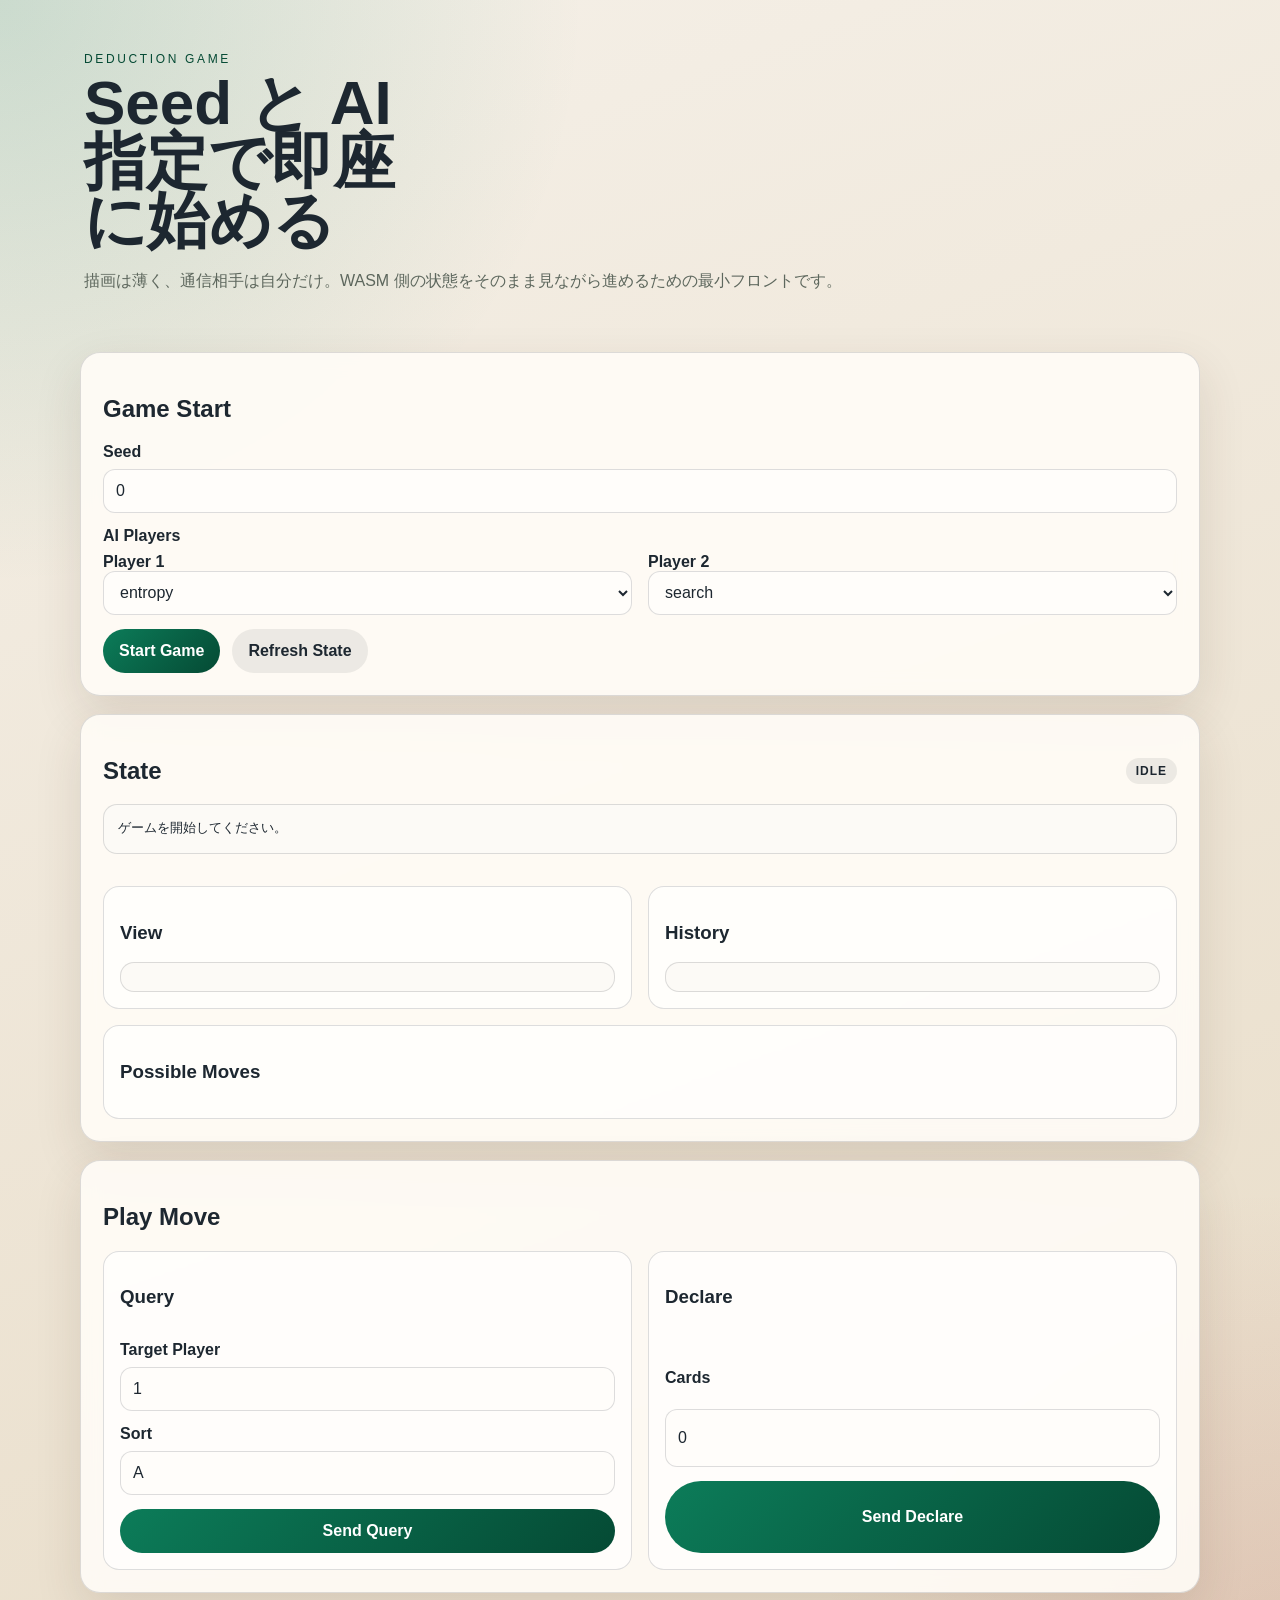
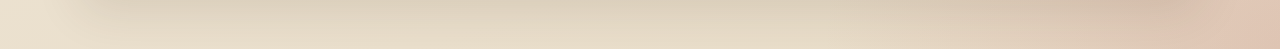
==== crates/web/assets/index.html @ 7e2b4f1c "ok" ====
<!DOCTYPE html>
<html lang="ja">
  <head>
    <meta charset="UTF-8" />
    <meta name="viewport" content="width=device-width, initial-scale=1.0" />
    <title>Deduction Game Web</title>
    <link rel="stylesheet" href="./styles.css" />
  </head>
  <body>
    <main class="page">
      <section class="hero">
        <p class="eyebrow">Deduction Game</p>
        <h1>Seed と AI 指定で即座に始める</h1>
        <p class="lede">
          描画は薄く、通信相手は自分だけ。WASM 側の状態をそのまま見ながら進めるための最小フロントです。
        </p>
      </section>

      <section class="panel">
        <h2>Game Start</h2>
        <form id="start-form" class="stack">
          <label class="field">
            <span>Seed</span>
            <input id="seed" name="seed" type="number" min="0" value="0" />
          </label>

          <div class="field">
            <span>AI Players</span>
            <div class="ai-grid">
              <label>
                <span>Player 1</span>
                <select id="ai-1">
                  <option value="random">random</option>
                  <option value="entropy" selected>entropy</option>
                  <option value="search">search</option>
                  <option value="unfair">unfair</option>
                </select>
              </label>
              <label>
                <span>Player 2</span>
                <select id="ai-2">
                  <option value="random">random</option>
                  <option value="entropy">entropy</option>
                  <option value="search" selected>search</option>
                  <option value="unfair">unfair</option>
                </select>
              </label>
            </div>
          </div>

          <div class="actions">
            <button type="submit" class="button primary">Start Game</button>
            <button type="button" id="refresh-state" class="button ghost">Refresh State</button>
          </div>
        </form>
      </section>

      <section class="panel">
        <div class="panel-header">
          <h2>State</h2>
          <span id="status-pill" class="pill idle">idle</span>
        </div>
        <pre id="status-message" class="message">ゲームを開始してください。</pre>
        <div id="summary" class="summary"></div>
        <div class="state-grid">
          <div class="card">
            <h3>View</h3>
            <pre id="view-json" class="json-box"></pre>
          </div>
          <div class="card">
            <h3>History</h3>
            <pre id="history-json" class="json-box"></pre>
          </div>
          <div class="card wide">
            <h3>Possible Moves</h3>
            <div id="possible-moves" class="chip-list"></div>
          </div>
        </div>
      </section>

      <section class="panel">
        <h2>Play Move</h2>
        <div class="move-layout">
          <form id="query-form" class="stack card">
            <h3>Query</h3>
            <label class="field">
              <span>Target Player</span>
              <input id="query-to" type="number" min="0" value="1" />
            </label>
            <label class="field">
              <span>Sort</span>
              <input id="query-sort" type="text" value="A" />
            </label>
            <button type="submit" class="button primary">Send Query</button>
          </form>

          <form id="declare-form" class="stack card">
            <h3>Declare</h3>
            <label class="field">
              <span>Cards</span>
              <input
                id="declare-cards"
                type="text"
                value="0"
                placeholder="0 1 2"
              />
            </label>
            <button type="submit" class="button primary">Send Declare</button>
          </form>
        </div>
      </section>
    </main>

    <script type="module" src="./app.js"></script>
  </body>
</html>
---- crates/web/assets/styles.css ----
:root {
  --bg: #f5f0e8;
  --bg-accent: #e8dcc7;
  --panel: rgba(255, 252, 247, 0.9);
  --ink: #1d2730;
  --muted: #5d675d;
  --line: rgba(29, 39, 48, 0.15);
  --accent: #0c7c59;
  --accent-strong: #054a34;
  --warn: #a63d40;
  --shadow: 0 18px 48px rgba(64, 45, 24, 0.12);
  --radius: 20px;
  --mono: "IBM Plex Mono", "SFMono-Regular", monospace;
  --sans: "Avenir Next", "Segoe UI", sans-serif;
}

* {
  box-sizing: border-box;
}

body {
  margin: 0;
  min-height: 100vh;
  font-family: var(--sans);
  color: var(--ink);
  background:
    radial-gradient(circle at top left, rgba(12, 124, 89, 0.18), transparent 28%),
    radial-gradient(circle at bottom right, rgba(166, 61, 64, 0.15), transparent 22%),
    linear-gradient(160deg, var(--bg), var(--bg-accent));
}

.page {
  width: min(1120px, calc(100% - 32px));
  margin: 0 auto;
  padding: 40px 0 56px;
}

.hero {
  padding: 12px 4px 24px;
}

.eyebrow {
  margin: 0 0 8px;
  font-size: 12px;
  letter-spacing: 0.22em;
  text-transform: uppercase;
  color: var(--accent-strong);
}

.hero h1 {
  margin: 0;
  font-size: clamp(34px, 6vw, 62px);
  line-height: 0.95;
  max-width: 10ch;
}

.lede {
  max-width: 48rem;
  color: var(--muted);
  font-size: 16px;
  line-height: 1.7;
}

.panel {
  margin-top: 18px;
  padding: 22px;
  border: 1px solid var(--line);
  border-radius: var(--radius);
  background: var(--panel);
  backdrop-filter: blur(10px);
  box-shadow: var(--shadow);
}

.panel-header,
.actions,
.summary {
  display: flex;
  align-items: center;
  gap: 12px;
  flex-wrap: wrap;
}

.panel-header {
  justify-content: space-between;
}

.stack {
  display: grid;
  gap: 14px;
}

.field {
  display: grid;
  gap: 8px;
}

.field span,
.card h3,
.panel h2 {
  font-weight: 700;
}

.field input,
.field select {
  width: 100%;
  min-height: 44px;
  padding: 10px 12px;
  border: 1px solid var(--line);
  border-radius: 12px;
  background: #fffdfa;
  color: var(--ink);
  font: inherit;
}

.ai-grid,
.move-layout,
.state-grid {
  display: grid;
  gap: 16px;
}

.ai-grid {
  grid-template-columns: repeat(auto-fit, minmax(220px, 1fr));
}

.state-grid {
  grid-template-columns: repeat(2, minmax(0, 1fr));
}

.move-layout {
  grid-template-columns: repeat(auto-fit, minmax(280px, 1fr));
}

.card {
  padding: 16px;
  border: 1px solid var(--line);
  border-radius: 16px;
  background: rgba(255, 255, 255, 0.68);
}

.card.wide {
  grid-column: 1 / -1;
}

.button {
  min-height: 44px;
  padding: 10px 16px;
  border: 0;
  border-radius: 999px;
  font: inherit;
  font-weight: 700;
  cursor: pointer;
  transition: transform 140ms ease, opacity 140ms ease, background 140ms ease;
}

.button:hover {
  transform: translateY(-1px);
}

.button.primary {
  color: #fff;
  background: linear-gradient(135deg, var(--accent), var(--accent-strong));
}

.button.ghost {
  color: var(--ink);
  background: rgba(29, 39, 48, 0.08);
}

.pill {
  padding: 6px 10px;
  border-radius: 999px;
  font-size: 12px;
  font-weight: 700;
  text-transform: uppercase;
  letter-spacing: 0.08em;
}

.pill.idle {
  background: rgba(29, 39, 48, 0.08);
}

.pill.ready {
  color: #fff;
  background: var(--accent);
}

.pill.error {
  color: #fff;
  background: var(--warn);
}

.message,
.json-box {
  margin: 0;
  padding: 14px;
  border-radius: 14px;
  background: #fcfaf6;
  border: 1px solid var(--line);
  font-family: var(--mono);
  font-size: 13px;
  line-height: 1.5;
  overflow: auto;
}

.summary {
  margin: 16px 0;
  color: var(--muted);
}

.chip-list {
  display: flex;
  flex-wrap: wrap;
  gap: 8px;
}

.chip {
  padding: 8px 10px;
  border-radius: 999px;
  background: rgba(12, 124, 89, 0.1);
  color: var(--accent-strong);
  font-family: var(--mono);
  font-size: 12px;
}

@media (max-width: 720px) {
  .page {
    width: min(100% - 20px, 1120px);
    padding-top: 24px;
  }

  .panel {
    padding: 16px;
  }

  .state-grid {
    grid-template-columns: 1fr;
  }
}
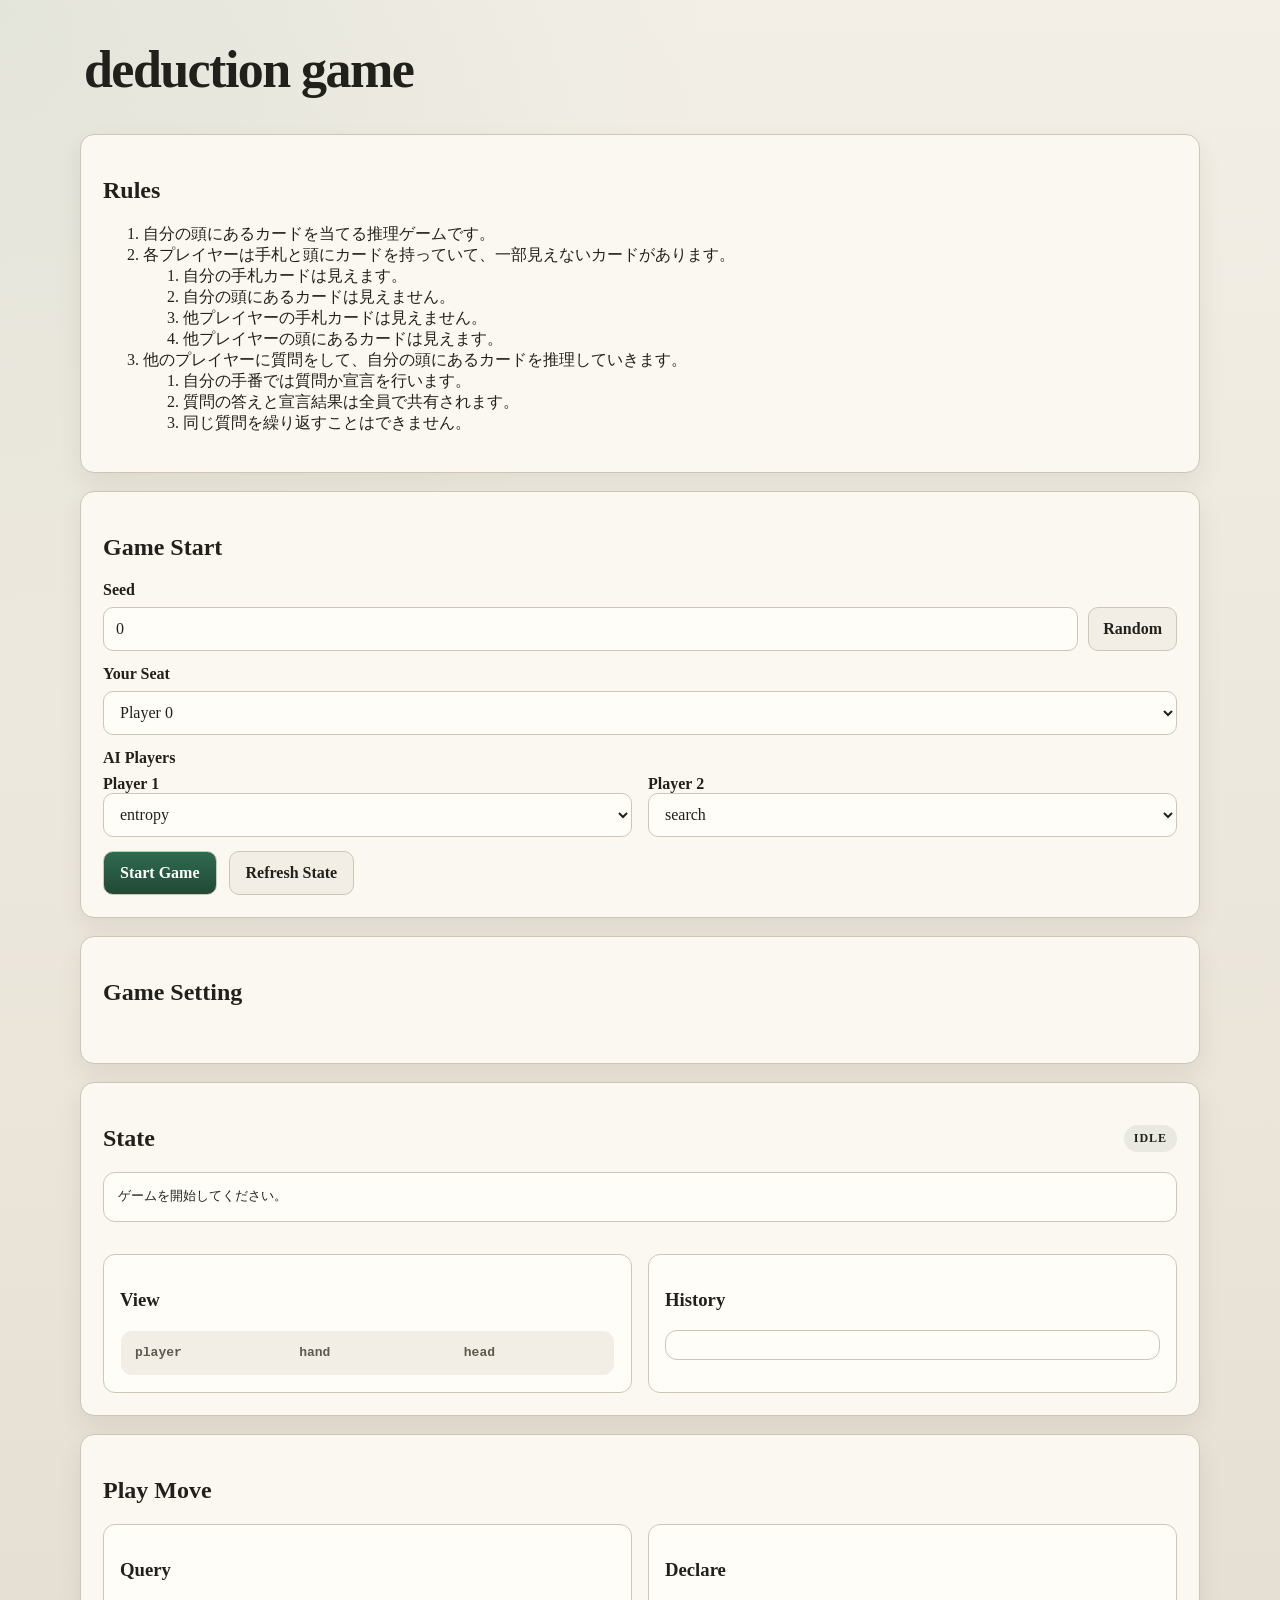
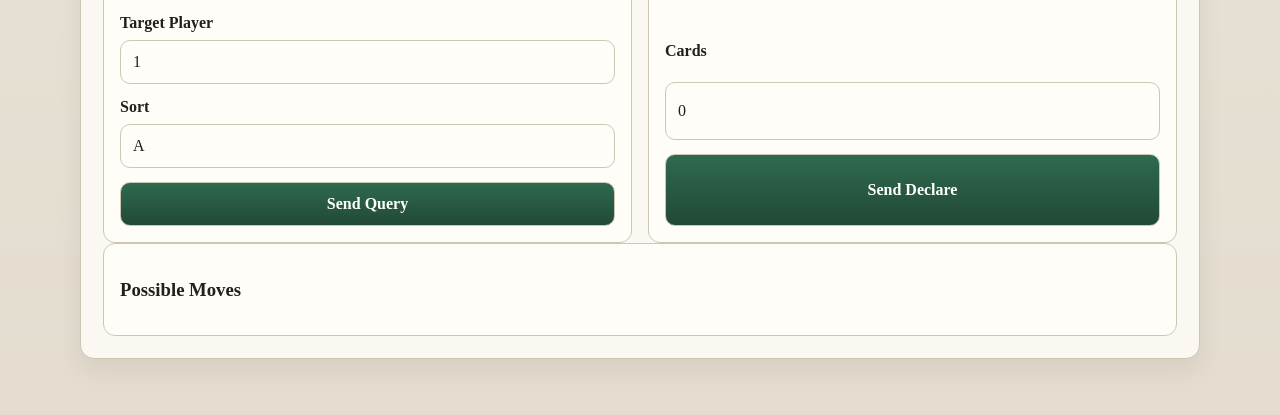
==== commit b6d87260: "ok" ====
--- a/crates/web/assets/index.html
+++ b/crates/web/assets/index.html
@@ -1,116 +1,200 @@
-<!DOCTYPE html>
+<!doctype html>
 <html lang="ja">
-  <head>
-    <meta charset="UTF-8" />
-    <meta name="viewport" content="width=device-width, initial-scale=1.0" />
-    <title>Deduction Game Web</title>
-    <link rel="stylesheet" href="./styles.css" />
-  </head>
-  <body>
-    <main class="page">
-      <section class="hero">
-        <p class="eyebrow">Deduction Game</p>
-        <h1>Seed と AI 指定で即座に始める</h1>
-        <p class="lede">
-          描画は薄く、通信相手は自分だけ。WASM 側の状態をそのまま見ながら進めるための最小フロントです。
-        </p>
-      </section>
-
-      <section class="panel">
-        <h2>Game Start</h2>
-        <form id="start-form" class="stack">
-          <label class="field">
-            <span>Seed</span>
-            <input id="seed" name="seed" type="number" min="0" value="0" />
-          </label>
-
-          <div class="field">
-            <span>AI Players</span>
-            <div class="ai-grid">
-              <label>
-                <span>Player 1</span>
-                <select id="ai-1">
-                  <option value="random">random</option>
-                  <option value="entropy" selected>entropy</option>
-                  <option value="search">search</option>
-                  <option value="unfair">unfair</option>
-                </select>
-              </label>
-              <label>
-                <span>Player 2</span>
-                <select id="ai-2">
-                  <option value="random">random</option>
-                  <option value="entropy">entropy</option>
-                  <option value="search" selected>search</option>
-                  <option value="unfair">unfair</option>
-                </select>
-              </label>
-            </div>
-          </div>
-
-          <div class="actions">
-            <button type="submit" class="button primary">Start Game</button>
-            <button type="button" id="refresh-state" class="button ghost">Refresh State</button>
-          </div>
-        </form>
-      </section>
-
-      <section class="panel">
-        <div class="panel-header">
-          <h2>State</h2>
-          <span id="status-pill" class="pill idle">idle</span>
-        </div>
-        <pre id="status-message" class="message">ゲームを開始してください。</pre>
-        <div id="summary" class="summary"></div>
-        <div class="state-grid">
-          <div class="card">
-            <h3>View</h3>
-            <pre id="view-json" class="json-box"></pre>
-          </div>
-          <div class="card">
-            <h3>History</h3>
-            <pre id="history-json" class="json-box"></pre>
-          </div>
-          <div class="card wide">
-            <h3>Possible Moves</h3>
-            <div id="possible-moves" class="chip-list"></div>
-          </div>
-        </div>
-      </section>
-
-      <section class="panel">
-        <h2>Play Move</h2>
-        <div class="move-layout">
-          <form id="query-form" class="stack card">
-            <h3>Query</h3>
-            <label class="field">
-              <span>Target Player</span>
-              <input id="query-to" type="number" min="0" value="1" />
-            </label>
-            <label class="field">
-              <span>Sort</span>
-              <input id="query-sort" type="text" value="A" />
-            </label>
-            <button type="submit" class="button primary">Send Query</button>
-          </form>
-
-          <form id="declare-form" class="stack card">
-            <h3>Declare</h3>
-            <label class="field">
-              <span>Cards</span>
-              <input
-                id="declare-cards"
-                type="text"
-                value="0"
-                placeholder="0 1 2"
-              />
-            </label>
-            <button type="submit" class="button primary">Send Declare</button>
-          </form>
-        </div>
-      </section>
-    </main>
-
-    <script type="module" src="./app.js"></script>
-  </body>
+    <head>
+        <meta charset="UTF-8" />
+        <meta name="viewport" content="width=device-width, initial-scale=1.0" />
+        <title>Deduction Game Web</title>
+        <link rel="stylesheet" href="./styles.css" />
+    </head>
+    <body>
+        <main class="page">
+            <section class="hero">
+                <h1>deduction game</h1>
+            </section>
+
+            <section class="panel">
+                <h2>Rules</h2>
+                <ol>
+                    <li>自分の頭にあるカードを当てる推理ゲームです。</li>
+                    <li>
+                        各プレイヤーは手札と頭にカードを持っていて、一部見えないカードがあります。
+                    </li>
+                    <ol>
+                        <li>自分の手札カードは見えます。</li>
+                        <li>自分の頭にあるカードは見えません。</li>
+                        <li>他プレイヤーの手札カードは見えません。</li>
+                        <li>他プレイヤーの頭にあるカードは見えます。</li>
+                    </ol>
+                    <li>
+                        他のプレイヤーに質問をして、自分の頭にあるカードを推理していきます。
+                    </li>
+                    <ol>
+                        <li>自分の手番では質問か宣言を行います。</li>
+                        <li>質問の答えと宣言結果は全員で共有されます。</li>
+                        <li>同じ質問を繰り返すことはできません。</li>
+                    </ol>
+                </ol>
+            </section>
+
+            <section class="panel">
+                <h2>Game Start</h2>
+                <form id="start-form" class="stack">
+                    <label class="field">
+                        <span>Seed</span>
+                        <div class="inline-field">
+                            <input
+                                id="seed"
+                                name="seed"
+                                type="number"
+                                min="0"
+                                value="0"
+                            />
+                            <button
+                                type="button"
+                                id="random-seed"
+                                class="button ghost button-square"
+                            >
+                                Random
+                            </button>
+                        </div>
+                    </label>
+
+                    <label class="field">
+                        <span>Your Seat</span>
+                        <select id="user-player">
+                            <option value="0" selected>Player 0</option>
+                            <option value="1">Player 1</option>
+                            <option value="2">Player 2</option>
+                        </select>
+                    </label>
+
+                    <div class="field">
+                        <span>AI Players</span>
+                        <div class="ai-grid">
+                            <label>
+                                <span id="ai-1-label">Player 1</span>
+                                <select id="ai-1">
+                                    <option value="random">random</option>
+                                    <option value="entropy" selected>
+                                        entropy
+                                    </option>
+                                    <option value="search">search</option>
+                                    <option value="unfair">unfair</option>
+                                </select>
+                            </label>
+                            <label>
+                                <span id="ai-2-label">Player 2</span>
+                                <select id="ai-2">
+                                    <option value="random">random</option>
+                                    <option value="entropy">entropy</option>
+                                    <option value="search" selected>
+                                        search
+                                    </option>
+                                    <option value="unfair">unfair</option>
+                                </select>
+                            </label>
+                        </div>
+                    </div>
+
+                    <div class="actions">
+                        <button type="submit" class="button primary">
+                            Start Game
+                        </button>
+                        <button
+                            type="button"
+                            id="refresh-state"
+                            class="button ghost"
+                        >
+                            Refresh State
+                        </button>
+                    </div>
+                </form>
+            </section>
+
+            <section class="panel">
+                <h2>Game Setting</h2>
+                <div id="config-meta" class="summary summary-strong"></div>
+                <div id="all-cards" class="card-list"></div>
+            </section>
+
+            <section class="panel">
+                <div class="panel-header">
+                    <h2>State</h2>
+                    <span id="status-pill" class="pill idle">idle</span>
+                </div>
+                <pre id="status-message" class="message">
+ゲームを開始してください。</pre
+                >
+                <div id="summary" class="summary"></div>
+                <div class="state-grid">
+                    <div class="card">
+                        <h3>View</h3>
+                        <div class="table-wrap">
+                            <table class="view-table">
+                                <thead>
+                                    <tr>
+                                        <th>player</th>
+                                        <th>hand</th>
+                                        <th>head</th>
+                                    </tr>
+                                </thead>
+                                <tbody id="view-table-body"></tbody>
+                            </table>
+                        </div>
+                    </div>
+                    <div class="card">
+                        <h3>History</h3>
+                        <pre id="history-json" class="json-box"></pre>
+                    </div>
+                </div>
+            </section>
+
+            <section class="panel">
+                <h2>Play Move</h2>
+                <div class="move-layout">
+                    <form id="query-form" class="stack card">
+                        <h3>Query</h3>
+                        <label class="field">
+                            <span>Target Player</span>
+                            <input
+                                id="query-to"
+                                type="number"
+                                min="0"
+                                value="1"
+                            />
+                        </label>
+                        <label class="field">
+                            <span>Sort</span>
+                            <input id="query-sort" type="text" value="A" />
+                        </label>
+                        <button type="submit" class="button primary">
+                            Send Query
+                        </button>
+                    </form>
+
+                    <form id="declare-form" class="stack card">
+                        <h3>Declare</h3>
+                        <label class="field">
+                            <span>Cards</span>
+                            <input
+                                id="declare-cards"
+                                type="text"
+                                value="0"
+                                placeholder="0 1 2"
+                            />
+                        </label>
+                        <button type="submit" class="button primary">
+                            Send Declare
+                        </button>
+                    </form>
+                </div>
+                <div class="card move-hints">
+                    <h3>Possible Moves</h3>
+                    <div id="possible-moves" class="chip-list"></div>
+                </div>
+            </section>
+        </main>
+
+        <script type="module" src="./app.js"></script>
+    </body>
 </html>
--- a/crates/web/assets/styles.css
+++ b/crates/web/assets/styles.css
@@ -1,17 +1,17 @@
 :root {
-  --bg: #f5f0e8;
-  --bg-accent: #e8dcc7;
-  --panel: rgba(255, 252, 247, 0.9);
-  --ink: #1d2730;
-  --muted: #5d675d;
-  --line: rgba(29, 39, 48, 0.15);
-  --accent: #0c7c59;
-  --accent-strong: #054a34;
+  --bg: #f3efe6;
+  --bg-accent: #e3dccf;
+  --panel: #fbf8f1;
+  --ink: #22201b;
+  --muted: #60584c;
+  --line: #cfc5b5;
+  --accent: #2f6a4f;
+  --accent-strong: #214936;
   --warn: #a63d40;
-  --shadow: 0 18px 48px rgba(64, 45, 24, 0.12);
-  --radius: 20px;
+  --shadow: 0 10px 24px rgba(54, 42, 24, 0.08);
+  --radius: 14px;
   --mono: "IBM Plex Mono", "SFMono-Regular", monospace;
-  --sans: "Avenir Next", "Segoe UI", sans-serif;
+  --sans: "Iowan Old Style", "Palatino Linotype", "Times New Roman", serif;
 }
 
 * {
@@ -24,9 +24,8 @@
   font-family: var(--sans);
   color: var(--ink);
   background:
-    radial-gradient(circle at top left, rgba(12, 124, 89, 0.18), transparent 28%),
-    radial-gradient(circle at bottom right, rgba(166, 61, 64, 0.15), transparent 22%),
-    linear-gradient(160deg, var(--bg), var(--bg-accent));
+    radial-gradient(circle at top left, rgba(47, 106, 79, 0.08), transparent 30%),
+    linear-gradient(180deg, var(--bg), var(--bg-accent));
 }
 
 .page {
@@ -36,29 +35,15 @@
 }
 
 .hero {
-  padding: 12px 4px 24px;
-}
-
-.eyebrow {
-  margin: 0 0 8px;
-  font-size: 12px;
-  letter-spacing: 0.22em;
-  text-transform: uppercase;
-  color: var(--accent-strong);
+  padding: 4px 4px 20px;
 }
 
 .hero h1 {
   margin: 0;
-  font-size: clamp(34px, 6vw, 62px);
-  line-height: 0.95;
-  max-width: 10ch;
-}
-
-.lede {
-  max-width: 48rem;
-  color: var(--muted);
-  font-size: 16px;
-  line-height: 1.7;
+  font-size: clamp(32px, 5vw, 52px);
+  line-height: 1;
+  text-transform: lowercase;
+  letter-spacing: -0.03em;
 }
 
 .panel {
@@ -67,7 +52,6 @@
   border: 1px solid var(--line);
   border-radius: var(--radius);
   background: var(--panel);
-  backdrop-filter: blur(10px);
   box-shadow: var(--shadow);
 }
 
@@ -106,10 +90,17 @@
   min-height: 44px;
   padding: 10px 12px;
   border: 1px solid var(--line);
-  border-radius: 12px;
-  background: #fffdfa;
+  border-radius: 10px;
+  background: #fffdf8;
   color: var(--ink);
   font: inherit;
+}
+
+.inline-field {
+  display: grid;
+  grid-template-columns: minmax(0, 1fr) auto;
+  gap: 10px;
+  align-items: center;
 }
 
 .ai-grid,
@@ -134,8 +125,8 @@
 .card {
   padding: 16px;
   border: 1px solid var(--line);
-  border-radius: 16px;
-  background: rgba(255, 255, 255, 0.68);
+  border-radius: 12px;
+  background: #fffdf8;
 }
 
 .card.wide {
@@ -145,8 +136,8 @@
 .button {
   min-height: 44px;
   padding: 10px 16px;
-  border: 0;
-  border-radius: 999px;
+  border: 1px solid var(--line);
+  border-radius: 10px;
   font: inherit;
   font-weight: 700;
   cursor: pointer;
@@ -159,12 +150,17 @@
 
 .button.primary {
   color: #fff;
-  background: linear-gradient(135deg, var(--accent), var(--accent-strong));
+  background: linear-gradient(180deg, var(--accent), var(--accent-strong));
 }
 
 .button.ghost {
   color: var(--ink);
-  background: rgba(29, 39, 48, 0.08);
+  background: #f2eee5;
+}
+
+.button-square {
+  min-width: 88px;
+  padding-inline: 14px;
 }
 
 .pill {
@@ -194,8 +190,8 @@
 .json-box {
   margin: 0;
   padding: 14px;
-  border-radius: 14px;
-  background: #fcfaf6;
+  border-radius: 12px;
+  background: #fffdf8;
   border: 1px solid var(--line);
   font-family: var(--mono);
   font-size: 13px;
@@ -203,9 +199,73 @@
   overflow: auto;
 }
 
+.table-wrap {
+  overflow-x: auto;
+}
+
+.view-table {
+  width: 100%;
+  border-collapse: collapse;
+  table-layout: fixed;
+  background: #fffdf8;
+  border: 1px solid var(--line);
+  border-radius: 12px;
+  overflow: hidden;
+}
+
+.view-table th,
+.view-table td {
+  padding: 12px 14px;
+  border-bottom: 1px solid var(--line);
+  text-align: left;
+  vertical-align: top;
+  font-family: var(--mono);
+  font-size: 13px;
+  line-height: 1.5;
+}
+
+.view-table th {
+  color: var(--muted);
+  font-weight: 700;
+  text-transform: lowercase;
+  background: #f2eee5;
+}
+
+.view-table tbody tr:last-child td {
+  border-bottom: 0;
+}
+
+.player-col {
+  white-space: nowrap;
+}
+
 .summary {
   margin: 16px 0;
   color: var(--muted);
+}
+
+.summary-strong {
+  color: var(--ink);
+  font-family: var(--mono);
+}
+
+.rule-grid {
+  display: grid;
+  gap: 12px;
+}
+
+.note-box {
+  padding: 14px 16px;
+  border: 1px solid var(--line);
+  border-radius: 12px;
+  background: #fffdf8;
+  line-height: 1.6;
+}
+
+.card-list {
+  display: flex;
+  flex-wrap: wrap;
+  gap: 8px;
 }
 
 .chip-list {
@@ -214,11 +274,13 @@
   gap: 8px;
 }
 
+.card-token,
 .chip {
   padding: 8px 10px;
+  border: 1px solid var(--line);
   border-radius: 999px;
-  background: rgba(12, 124, 89, 0.1);
-  color: var(--accent-strong);
+  background: #f2eee5;
+  color: var(--ink);
   font-family: var(--mono);
   font-size: 12px;
 }
